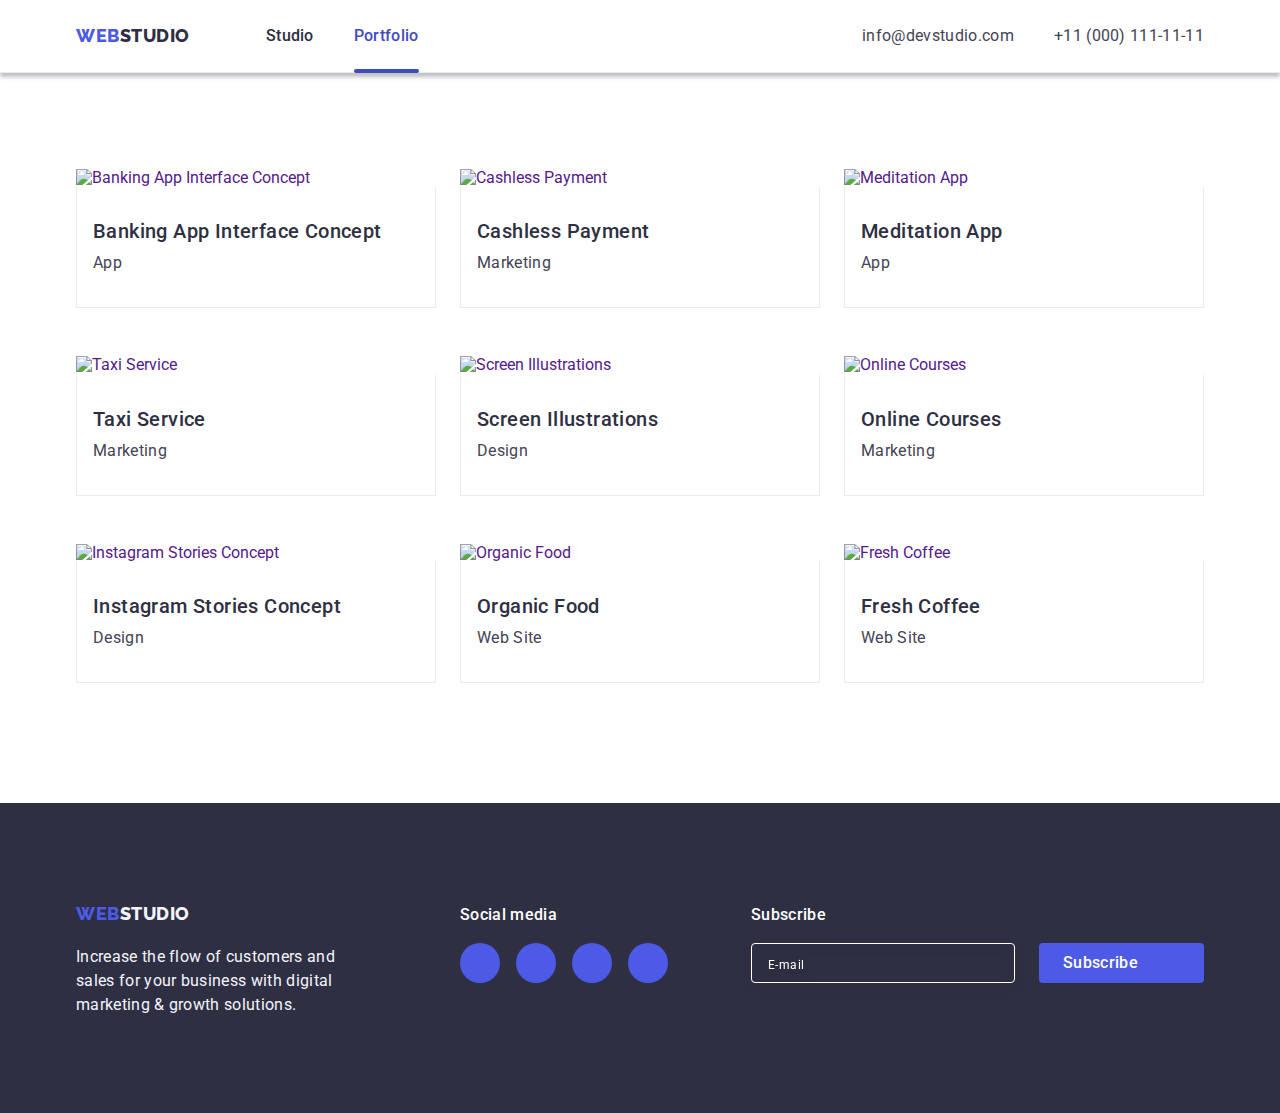
==== portfolio.html @ 4c75d3ff "fix: minor updates" ====
<!DOCTYPE html>
<html lang="en">
  <head>
    <meta charset="UTF-8" />
    <meta
      http-equiv="X-UA-Compatible"
      content="IE=edge" />
    <meta
      name="viewport"
      content="width=device-width, initial-scale=1.0" />
    <title>Portfolio</title>
    <!-- Link to fonts  -->
    <link
      rel="preconnect"
      href="https://fonts.googleapis.com" />
    <link
      rel="preconnect"
      href="https://fonts.gstatic.com"
      crossorigin />
    <link
      href="https://fonts.googleapis.com/css2?family=Raleway:wght@800&family=Roboto:wght@400;500;700&display=swap"
      rel="stylesheet" />
    <!-- Link to normalize  -->
    <link
      rel="stylesheet"
      href="https://cdn.jsdelivr.net/npm/modern-normalize@1.1.0/modern-normalize.min.css" />
    <!-- Link to css  -->
    <link
      rel="stylesheet"
      href="./css/styles.css" />
  </head>

  <body>
    <!-- Header  -->
    <header class="header pf-header">
      <div class="header-container container">
        <nav class="header-nav">
          <a
            class="logo link"
            href="./index.html"
            >Web<span class="studio">Studio</span></a
          >
          <ul class="nav-list-links list">
            <li class="nav-list-item">
              <a
                class="nav-link link"
                href="./index.html"
                >Studio</a
              >
            </li>
            <li class="nav-list-item">
              <a
                class="nav-link link active"
                href="./portfolio.html"
                >Portfolio</a
              >
            </li>
          </ul>
        </nav>
        <button
          class="burger-btn"
          type="button"
          data-modal-open-mobile-pf>
          <svg
            class="burger-icon"
            width="32"
            height="22">
            <use href="./images/icons.svg#burger-icon"></use>
          </svg>
        </button>
        <address class="contacts">
          <ul class="contacts-list list">
            <li class="contacts-item">
              <a
                class="contacts-item-link link"
                href="mailto:info@devstudio.com"
                >info@devstudio.com</a
              >
            </li>
            <li class="contacts-item">
              <a
                class="contacts-item-link link"
                href="tel:+110001111111"
                >+11 (000) 111-11-11</a
              >
            </li>
          </ul>
        </address>
      </div>
    </header>
    <!-- Main  -->
    <main>
      <section class="our-works-section">
        <div class="our-works-container container">
          <h1 class="our-works-title">Our works section</h1>
          <ul class="our-works-list list">
            <li class="our-works-item">
              <a
                class="our-work-link link"
                href="">
                <div class="overlay-thumb">
                  <img
                    srcset="./images/pf-img/exmp1@2.jpg 2x"
                    class="pf-exmp"
                    src="./images/pf-img/exmp1.jpg"
                    alt="Banking App Interface Concept" />
                  <p class="overlay-text">
                    14 Stylish and User-Friendly App Design Concepts · Task
                    Manager App · Calorie Tracker App · Exotic Fruit Ecommerce
                    App · Cloud Storage App
                  </p>
                </div>
                <div class="our-works-item-desc">
                  <h2 class="pf-exmp-title">Banking App Interface Concept</h2>
                  <p class="pf-exmp-desc">App</p>
                </div>
              </a>
            </li>
            <li class="our-works-item">
              <a
                class="our-work-link link"
                href="">
                <div class="overlay-thumb">
                  <img
                    srcset="./images/pf-img/exmp2@2.jpg 2x"
                    class="pf-exmp"
                    src="./images/pf-img/exmp2.jpg"
                    alt="Cashless Payment" />
                  <p class="overlay-text">
                    14 Stylish and User-Friendly App Design Concepts · Task
                    Manager App · Calorie Tracker App · Exotic Fruit Ecommerce
                    App · Cloud Storage App
                  </p>
                </div>
                <div class="our-works-item-desc">
                  <h2 class="pf-exmp-title">Cashless Payment</h2>
                  <p class="pf-exmp-desc">Marketing</p>
                </div>
              </a>
            </li>
            <li class="our-works-item">
              <a
                class="our-work-link link"
                href="">
                <div class="overlay-thumb">
                  <img
                    srcset="./images/pf-img/exmp3@2.jpg 2x"
                    class="pf-exmp"
                    src="./images/pf-img/exmp3.jpg"
                    alt="Meditation App" />
                  <p class="overlay-text">
                    14 Stylish and User-Friendly App Design Concepts · Task
                    Manager App · Calorie Tracker App · Exotic Fruit Ecommerce
                    App · Cloud Storage App
                  </p>
                </div>
                <div class="our-works-item-desc">
                  <h2 class="pf-exmp-title">Meditation App</h2>
                  <p class="pf-exmp-desc">App</p>
                </div>
              </a>
            </li>
            <li class="our-works-item">
              <a
                class="our-work-link link"
                href="">
                <div class="overlay-thumb">
                  <img
                    srcset="./images/pf-img/exmp4@2.jpg 2x"
                    class="pf-exmp"
                    src="./images/pf-img/exmp4.jpg"
                    alt="Taxi Service" />
                  <p class="overlay-text">
                    14 Stylish and User-Friendly App Design Concepts · Task
                    Manager App · Calorie Tracker App · Exotic Fruit Ecommerce
                    App · Cloud Storage App
                  </p>
                </div>
                <div class="our-works-item-desc">
                  <h2 class="pf-exmp-title">Taxi Service</h2>
                  <p class="pf-exmp-desc">Marketing</p>
                </div>
              </a>
            </li>
            <li class="our-works-item">
              <a
                class="our-work-link link"
                href="">
                <div class="overlay-thumb">
                  <img
                    srcset="./images/pf-img/exmp5@2.jpg 2x"
                    class="pf-exmp"
                    src="./images/pf-img/exmp5.jpg"
                    alt="Screen Illustrations" />
                  <p class="overlay-text">
                    14 Stylish and User-Friendly App Design Concepts · Task
                    Manager App · Calorie Tracker App · Exotic Fruit Ecommerce
                    App · Cloud Storage App
                  </p>
                </div>
                <div class="our-works-item-desc">
                  <h2 class="pf-exmp-title">Screen Illustrations</h2>
                  <p class="pf-exmp-desc">Design</p>
                </div>
              </a>
            </li>
            <li class="our-works-item">
              <a
                class="our-work-link link"
                href="">
                <div class="overlay-thumb">
                  <img
                    srcset="./images/pf-img/exmp6@2.jpg 2x"
                    class="pf-exmp"
                    src="./images/pf-img/exmp6.jpg"
                    alt="Online Courses" />
                  <p class="overlay-text">
                    14 Stylish and User-Friendly App Design Concepts · Task
                    Manager App · Calorie Tracker App · Exotic Fruit Ecommerce
                    App · Cloud Storage App
                  </p>
                </div>
                <div class="our-works-item-desc">
                  <h2 class="pf-exmp-title">Online Courses</h2>
                  <p class="pf-exmp-desc">Marketing</p>
                </div>
              </a>
            </li>
            <li class="our-works-item">
              <a
                class="our-work-link link"
                href="">
                <div class="overlay-thumb">
                  <img
                    srcset="./images/pf-img/exmp7@2.jpg 2x"
                    class="pf-exmp"
                    src="./images/pf-img/exmp7.jpg"
                    alt="Instagram Stories Concept" />
                  <p class="overlay-text">
                    14 Stylish and User-Friendly App Design Concepts · Task
                    Manager App · Calorie Tracker App · Exotic Fruit Ecommerce
                    App · Cloud Storage App
                  </p>
                </div>
                <div class="our-works-item-desc">
                  <h2 class="pf-exmp-title">Instagram Stories Concept</h2>
                  <p class="pf-exmp-desc">Design</p>
                </div>
              </a>
            </li>
            <li class="our-works-item">
              <a
                class="our-work-link link"
                href="">
                <div class="overlay-thumb">
                  <img
                    srcset="./images/pf-img/exmp8@2.jpg 2x"
                    class="pf-exmp"
                    src="./images/pf-img/exmp8.jpg"
                    alt="Organic Food" />
                  <p class="overlay-text">
                    14 Stylish and User-Friendly App Design Concepts · Task
                    Manager App · Calorie Tracker App · Exotic Fruit Ecommerce
                    App · Cloud Storage App
                  </p>
                </div>
                <div class="our-works-item-desc">
                  <h2 class="pf-exmp-title">Organic Food</h2>
                  <p class="pf-exmp-desc">Web Site</p>
                </div>
              </a>
            </li>
            <li class="our-works-item">
              <a
                class="our-work-link link"
                href="">
                <div class="overlay-thumb">
                  <img
                    srcset="./images/pf-img/exmp9@2.jpg 2x"
                    class="pf-exmp"
                    src="./images/pf-img/exmp9.jpg"
                    alt="Fresh Coffee" />
                  <p class="overlay-text">
                    14 Stylish and User-Friendly App Design Concepts · Task
                    Manager App · Calorie Tracker App · Exotic Fruit Ecommerce
                    App · Cloud Storage App
                  </p>
                </div>
                <div class="our-works-item-desc">
                  <h2 class="pf-exmp-title">Fresh Coffee</h2>
                  <p class="pf-exmp-desc">Web Site</p>
                </div>
              </a>
            </li>
          </ul>
        </div>
      </section>
    </main>
    <!-- Footer  -->
    <footer class="footer">
      <div class="footer-container container">
        <div class="first-container-footer">
          <a
            class="link logo-footer"
            href="./index.html"
            >Web<span class="studio-footer">Studio</span></a
          >
          <p class="footer-desc">
            Increase the flow of customers and sales for your business with
            digital marketing & growth solutions.
          </p>
        </div>
        <div class="second-container-footer">
          <p class="footer-title">Social media</p>
          <ul class="our-team-icons-list list footer-icon-list">
            <li class="our-team-icons-item footer-icon-item">
              <a
                class="our-team-icons-link footer-icon-link"
                href="">
                <svg
                  class="our-team-icon icon-footer"
                  width="24"
                  height="24">
                  <use href="./images/icons.svg#icon-instagram"></use>
                </svg>
              </a>
            </li>
            <li class="our-team-icons-item footer-icon-item">
              <a
                class="our-team-icons-link footer-icon-link"
                href="">
                <svg
                  class="our-team-icon icon-footer"
                  width="24"
                  height="24">
                  <use href="./images/icons.svg#icon-twitter"></use>
                </svg>
              </a>
            </li>
            <li class="our-team-icons-item footer-icon-item">
              <a
                class="our-team-icons-link footer-icon-link"
                href="">
                <svg
                  class="our-team-icon icon-footer"
                  width="24"
                  height="24">
                  <use href="./images/icons.svg#icon-facebook"></use>
                </svg>
              </a>
            </li>
            <li class="our-team-icons-item footer-icon-item">
              <a
                class="our-team-icons-link footer-icon-link"
                href="">
                <svg
                  class="our-team-icon icon-footer"
                  width="24"
                  height="24">
                  <use href="./images/icons.svg#icon-linkedin"></use>
                </svg>
              </a>
            </li>
          </ul>
        </div>
        <form class="footer-form">
          <label class="footer-label">
            <span class="footer-form-desc">Subscribe</span>
            <div class="footer-form-container">
              <input
                class="footer-input"
                type="email"
                name="user-email"
                required
                placeholder="E-mail" />
              <button
                class="footer-btn"
                type="submit">
                Subscribe
                <svg
                  class="footer-btn-icon"
                  width="24"
                  height="24">
                  <use href="./images//icons.svg#icon-footer"></use>
                </svg>
              </button>
            </div>
          </label>
        </form>
      </div>
    </footer>
    <!-- Modal mobile  -->
    <div
      class="backdrop is-hidden"
      data-modal-mobile-pf>
      <div class="modal-mobile">
        <button
          type="button"
          class="modal-close-btn modal-close-btn-mobile"
          data-modal-close-mobile-pf>
          <svg
            class="modal-close-icon modal-close-icon-mobile"
            width="8"
            height="8">
            <use href="./images/icons.svg#modal-close-icon"></use>
          </svg>
        </button>
        <nav class="header-nav-mobile">
          <ul class="nav-list-links-mobile list">
            <li class="nav-list-item-mobile">
              <a
                class="nav-link-mobile link active"
                href="./index.html"
                >Studio</a
              >
            </li>
            <li class="nav-list-item-mobile">
              <a
                class="nav-link-mobile link"
                href="./portfolio.html"
                >Portfolio</a
              >
            </li>
          </ul>
        </nav>
        <address class="contacts-mobile">
          <ul class="contacts-list-mobile list">
            <li class="contact-item-mobile">
              <a
                class="contacts-item-link-mobile-phone link"
                href="tel:+110001111111"
                >+11 (000) 111-11-11</a
              >
            </li>
            <li class="contact-item-mobile">
              <a
                class="contacts-item-link-mobile link"
                href="mailto:info@devstudio.com">
                info@devstudio.com
              </a>
            </li>
          </ul>
        </address>
        <ul class="our-team-icons-list list footer-icon-list mobile-icons-list">
          <li class="our-team-icons-item footer-icon-item">
            <a
              class="our-team-icons-link footer-icon-link"
              href="">
              <svg
                class="our-team-icon icon-footer"
                width="24"
                height="24">
                <use href="./images/icons.svg#icon-instagram"></use>
              </svg>
            </a>
          </li>
          <li class="our-team-icons-item footer-icon-item">
            <a
              class="our-team-icons-link footer-icon-link"
              href="">
              <svg
                class="our-team-icon icon-footer"
                width="24"
                height="24">
                <use href="./images/icons.svg#icon-twitter"></use>
              </svg>
            </a>
          </li>
          <li class="our-team-icons-item footer-icon-item">
            <a
              class="our-team-icons-link footer-icon-link"
              href="">
              <svg
                class="our-team-icon icon-footer"
                width="24"
                height="24">
                <use href="./images/icons.svg#icon-facebook"></use>
              </svg>
            </a>
          </li>
          <li class="our-team-icons-item footer-icon-item">
            <a
              class="our-team-icons-link footer-icon-link"
              href="">
              <svg
                class="our-team-icon icon-footer"
                width="24"
                height="24">
                <use href="./images/icons.svg#icon-linkedin"></use>
              </svg>
            </a>
          </li>
        </ul>
      </div>
    </div>
    <script src="https://cdn.jsdelivr.net/npm/body-scroll-lock@4.0.0-beta.0/lib/bodyScrollLock.min.js"></script>
    <script src="./js/modal-mobile.js"></script>
  </body>
</html>
---- css/styles.css ----
/*
  |========================
  | Main settings
  |========================
*/
:root {
  --main-bg-color: #ffffff;
  --main-text-color: #434455;
  --secondary-text-color: #2e2f42;
  --logo-color: #4d5ae5;
  --secondary-bg-color: #f4f4fd;
  --icons-color: #8e8f99;
}
body {
  font-family: 'Roboto', sans-serif;
  background-color: var(--main-bg-color);
  color: var(--main-text-color);
}
.link {
  text-decoration: none;
}
.list {
  list-style: none;
}
.contacts {
  font-style: normal;
}
h1,
h2,
h3,
h4,
h5,
p,
ul {
  margin: 0;
  padding: 0;
}
img {
  display: block;
  max-width: 100%;
  height: auto;
}
button {
  cursor: pointer;
}
address {
  font-style: normal;
}
.container {
  max-width: 428px;
  margin-inline: auto;
  padding-inline: 15px;
}
@media screen and (min-width: 768px) {
  .container {
    max-width: 768px;
  }
  .burger-btn {
    display: none;
  }
}

@media screen and (min-width: 1200px) {
  .container {
    max-width: 1158px;
  }
  .burger-btn {
    display: none;
  }
}
/*
  |========================
  | Header Studio
  |========================
*/
.header {
  border-bottom: 1px solid #e7e9fc;
  box-shadow: 0px 2px 1px rgba(46, 47, 66, 0.08),
    0px 1px 1px rgba(46, 47, 66, 0.16), 0px 1px 6px rgba(46, 47, 66, 0.08);
}
@media only screen and (max-width: 767px) {
  .header {
    padding: 24px 0;
  }
}
.header-container {
  display: flex;
  align-items: center;
}
.header-nav {
  display: flex;
  align-items: center;
  margin-right: auto;
}
.logo {
  font-family: 'Raleway', sans-serif;
  font-weight: 800;
  font-size: 18px;
  line-height: 1.17;
  letter-spacing: 0.03em;
  text-transform: uppercase;
  color: var(--logo-color);
  margin-right: 76px;
}
@media only screen and (max-width: 767px) {
  .logo {
    margin-right: 0;
  }
}
.studio {
  font-family: 'Raleway', sans-serif;
  font-weight: 800;
  font-size: 18px;
  line-height: 1.67;
  letter-spacing: 0.03em;
  text-transform: uppercase;
  color: var(--secondary-bg-color);
}
.nav-list-links {
  display: flex;
  gap: 40px;
}
@media only screen and (max-width: 767px) {
  .nav-list-links {
    display: none;
  }
}
.nav-link {
  display: block;
  font-weight: 500;
  font-size: 16px;
  line-height: 1.5;
  letter-spacing: 0.02em;
  color: #2e2f42;
  padding: 24px 0;
  position: relative;
  transition: color 250ms cubic-bezier(0.4, 0, 0.2, 1);
}
.nav-link:hover,
.nav-link:focus {
  color: #404bbf;
}
.nav-link::after {
  position: absolute;
  bottom: -1px;
  content: '';
  display: block;
  width: 100%;
  height: 4px;
  border-radius: 2px;
}
.nav-link.active::after {
  background-color: #404bbf;
}
.nav-link.active {
  color: #404bbf;
}
.contacts-list {
  display: flex;
  gap: 40px;
}
@media only screen and (max-width: 1199px) {
  .contacts-list {
    flex-direction: column;
    row-gap: 12px;
  }
}
@media only screen and (max-width: 767px) {
  .contacts-list {
    display: none;
  }
}
.contacts-item-link {
  font-weight: 400;
  font-size: 16px;
  line-height: 1.5;
  letter-spacing: 0.02em;
  color: #434455;
  transition: color 250ms cubic-bezier(0.4, 0, 0.2, 1);
}
.contacts-item-link:hover,
.contacts-item-link:focus {
  color: #404bbf;
}
.burger-btn {
  background-color: transparent;
  border: none;
  line-height: 0;
  padding: 0;
}
.burger-icon {
  fill: #2e2f42;
}
/*
  |========================
  | Hero section
  |========================
*/
.hero {
  background-color: var(--secondary-text-color);
  background-image: linear-gradient(
      rgba(46, 47, 66, 0.7),
      rgba(46, 47, 66, 0.7)
    ),
    url(../images/hero-desktop/hero.jpg);
  padding: 188px 0;
  max-width: 1440px;
  background-repeat: no-repeat;
  background-position: center;
  background-size: cover;
  margin: 0 auto;
}
@media only screen and (max-width: 1199px) {
  .hero {
    padding: 112px 0;
    background-image: linear-gradient(
        rgba(46, 47, 66, 0.7),
        rgba(46, 47, 66, 0.7)
      ),
      url(../images/hero-laptop/hero-laptop.jpg);
  }
}
@media only screen and (min-device-pixel-ratio: 2) and (max-width: 1199px),
  screen and (min-resolution: 192dpi) and (max-width: 1199px),
  screen and (min-resolution: 2dppx) and (max-width: 1199px) {
  .hero {
    background-image: linear-gradient(
        rgba(46, 47, 66, 0.7),
        rgba(46, 47, 66, 0.7)
      ),
      url(../images/hero-laptop/hero-laptop@2x.jpg);
  }
}
@media only screen and (max-width: 767px) {
  .hero {
    padding: 112px 0;
    background-image: linear-gradient(
        rgba(46, 47, 66, 0.7),
        rgba(46, 47, 66, 0.7)
      ),
      url(../images/hero-mobile/hero-mobile-bg.jpg);
  }
}
@media only screen and (min-device-pixel-ratio: 2) and (max-width: 767px),
  screen and (min-resolution: 192dpi) and (max-width: 767px),
  screen and (min-resolution: 2dppx) and (max-width: 767px) {
  .hero {
    background-image: linear-gradient(
        rgba(46, 47, 66, 0.7),
        rgba(46, 47, 66, 0.7)
      ),
      url(../images/hero-mobile/hero-mobile-bg@2x.jpg);
  }
}
.hero-title {
  font-weight: 700;
  font-size: 56px;
  line-height: 1.07;
  text-align: center;
  letter-spacing: 0.02em;
  color: #ffffff;
  max-width: 496px;
  margin: 0 auto;
  margin-bottom: 48px;
}
@media only screen and (max-width: 767px) {
  .hero-title {
    font-size: 36px;
    line-height: 1.1;
  }
}
.btn {
  font-family: 'Roboto', sans-serif;
  font-weight: 500;
  font-size: 16px;
  line-height: 1.5;
  letter-spacing: 0.04em;
  color: #ffffff;
  background-color: #4d5ae5;
  display: block;
  margin: 0 auto;
  padding: 16px 32px;
  border: none;
  border-radius: 4px;
  box-shadow: 0px 4px 4px rgba(0, 0, 0, 0.15);
  transition: background-color 250ms cubic-bezier(0.4, 0, 0.2, 1);
}
.btn:hover,
.btn:focus {
  background: #404bbf;
}
/*
  |========================
  | Features section
  |========================
*/
.features {
  padding: 120px 0;
}
@media only screen and (max-width: 1199px) {
  .features {
    padding: 96px 0;
  }
}
@media only screen and (max-width: 767px) {
  .features {
    padding: 96px 0;
  }
}
.features-title {
  position: absolute;
  width: 1px;
  height: 1px;
  margin: -1px;
  border: 0;
  padding: 0;
  white-space: nowrap;
  clip-path: inset(100%);
  clip: rect(0 0 0 0);
  overflow: hidden;
}
.features-list {
  display: flex;
  flex-wrap: wrap;
  column-gap: 24px;
  row-gap: 24px;
}
.features-list-item {
  flex-basis: calc((100% - 72px) / 4);
}
@media only screen and (max-width: 1199px) {
  .features-list-item {
    flex-basis: calc((100% - 1 * 24px) / 2);
  }
  .features-list {
    row-gap: 72px;
  }
}
@media only screen and (max-width: 767px) {
  .features-list {
    justify-content: center;
    gap: 72px;
  }
}
.icon-container {
  background-color: #f4f4fd;
  border-radius: 4px;
  margin-bottom: 8px;
  height: 112px;
  display: flex;
  align-items: center;
  justify-content: center;
}
@media only screen and (max-width: 1199px) {
  .icon-container {
    display: none;
  }
}
@media only screen and (max-width: 767px) {
  .icon-container {
    display: none;
  }
}
.features-list-title {
  font-weight: 500;
  font-size: 20px;
  line-height: 1.2;
  letter-spacing: 0.02em;
  margin-bottom: 8px;
  color: #2e2f42;
}
@media only screen and (max-width: 1199px) {
  .features-list-title {
    font-weight: 700;
    font-size: 36px;
  }
}
@media only screen and (max-width: 767px) {
  .features-list-title {
    text-align: center;
    font-size: 36px;
    margin: 0 auto 8px auto;
    max-width: 396px;
  }
}
.features-list-desc {
  font-weight: 400;
  font-size: 16px;
  line-height: 1.5;
  letter-spacing: 0.02em;
  color: #434455;
  width: 264px;
}
@media only screen and (min-width: 768px) and (max-width: 1199px) {
  .features-list-desc {
    width: 356px;
  }
}
@media only screen and (max-width: 767px) {
  .features-list-desc {
    text-align: left;
    font-weight: 500;
    max-width: 396px;
  }
}
/*
  |========================
  | What are we doing
  |========================
*/
.what-are-we-doing-section {
  padding-bottom: 120px;
}
@media only screen and (max-width: 1199px) {
  .what-are-we-doing-section {
    display: none;
  }
}
@media only screen and (max-width: 767px) {
  .what-are-we-doing-section {
    display: none;
  }
}
.title {
  font-weight: 700;
  font-size: 36px;
  line-height: 1.1;
  text-align: center;
  letter-spacing: 0.02em;
  text-transform: capitalize;
  color: #2e2f42;
  margin-bottom: 72px;
}
.what-are-we-doing-list {
  display: flex;
  flex-wrap: wrap;
  gap: 24px;
}
.what-are-we-doing-item {
  flex-basis: calc((100% - 2 * 24px) / 3);
}
/*
  |========================
  | Our team
  |========================
*/
.our-team-section {
  background-color: #f4f4fd;
  padding: 120px 0;
}
@media only screen and (max-width: 1199px) {
  .our-team-section {
    padding: 96px 0;
  }
}
@media only screen and (max-width: 767px) {
  .our-team-section {
    padding: 96px 0;
  }
}
.our-team-title {
  font-weight: 700;
  font-size: 36px;
  line-height: 40px;
  text-align: center;
  letter-spacing: 0.02em;
  text-transform: capitalize;
  color: #2e2f42;
  margin-bottom: 72px;
}
.our-team-list {
  display: flex;
  flex-wrap: wrap;
  row-gap: 24px;
  column-gap: 24px;
}
@media only screen and (min-width: 768px) {
  .our-team-list {
    row-gap: 64px;
    justify-content: center;
  }
}
@media only screen and (max-width: 767px) {
  .our-team-list {
    row-gap: 72px;
    justify-content: center;
  }
}
.our-team-list-item {
  background-color: #ffffff;
  box-shadow: 0px 1px 6px rgba(46, 47, 66, 0.08),
    0px 1px 1px rgba(46, 47, 66, 0.16), 0px 2px 1px rgba(46, 47, 66, 0.08);
  border-radius: 0px 0px 4px 4px;
  flex-basis: calc((100% - 3 * 24px) / 4);
}
.our-team-desc-container {
  padding: 32px 0;
}
@media only screen and (min-width: 768px) {
  .our-team-desc-container {
    padding: 32px 16px;
  }
}
@media only screen and (max-width: 767px) {
  .our-team-desc-container {
    padding: 32px 16px;
  }
}
.our-team-names {
  font-weight: 500;
  font-size: 20px;
  line-height: 1.2;
  text-align: center;
  letter-spacing: 0.02em;
  color: #2e2f42;
  margin-bottom: 8px;
}
.our-team-job {
  font-weight: 400;
  font-size: 16px;
  line-height: 1.5;
  text-align: center;
  letter-spacing: 0.02em;
  color: #434455;
  margin-bottom: 8px;
}
.our-team-icons-list {
  display: flex;
  gap: 24px;
}
.our-team-icons-link {
  background-color: #4d5ae5;
  display: flex;
  border-radius: 50%;
  width: 40px;
  height: 40px;
  justify-content: center;
  align-items: center;
  transition: background-color 250ms cubic-bezier(0.4, 0, 0.2, 1);
}
.our-team-icons-link:hover,
.our-team-icons-link:focus {
  background-color: #404bbf;
}
.our-team-icon {
  fill: var(--secondary-bg-color);
}
/*
  |========================
  | Customers
  |========================
*/
.customers-section {
  padding: 120px 0;
}
@media only screen and (max-width: 1199px) {
  .customers-section {
    padding: 96px 0;
  }
}
@media only screen and (max-width: 767px) {
  .customers-section {
    padding: 96px 0;
  }
}
.customer-title {
  margin-bottom: 72px;
}
.customers-list {
  display: flex;
  flex-wrap: wrap;
  gap: 24px;
}
.customers-list-item {
  width: calc((100% - 120px) / 6);
  height: 88px;
}
@media only screen and (min-width: 768px) {
  .customers-list {
    column-gap: 24px;
    row-gap: 72px;
    justify-content: center;
  }
  .customers-list-item {
    width: 168px;
  }
}
@media only screen and (max-width: 767px) {
  .customers-list {
    column-gap: 16px;
    row-gap: 72px;
  }
  .customers-list-item {
    width: calc((100% - 1 * 16px) / 2);
  }
}
.customers-list-link {
  border: 1px solid #8e8f99;
  border-radius: 4px;
  display: flex;
  align-items: center;
  justify-content: center;
  color: var(--icons-color);
  height: 100%;
  width: 100%;
  transition: border-color 250ms cubic-bezier(0.4, 0, 0.2, 1),
    color 250ms cubic-bezier(0.4, 0, 0.2, 1);
}
.customers-list-link:hover,
.customers-list-link:focus {
  border-color: #404bbf;
  color: #404bbf;
}
.customers-icon {
  fill: currentColor;
}
/*
  |========================
  | Footer
  |========================
*/
.footer {
  background-color: var(--secondary-bg-color);
  padding: 100px 0;
}
@media only screen and (min-width: 768px) {
  .footer {
    padding-bottom: 96px;
    padding-top: 96px;
  }
}
@media only screen and (max-width: 767px) {
  .footer {
    padding: 96px 0;
  }
}
.footer-container {
  display: flex;
  align-items: baseline;
}
@media only screen and (min-width: 768px) and (max-width: 1199px) {
  .footer-container {
    flex-wrap: wrap;
    width: 570px;
  }
}
@media only screen and (max-width: 767px) {
  .footer-container {
    flex-direction: column;
  }
}
.first-container-footer {
  margin-right: 120px;
}
@media only screen and (max-width: 1199px) {
  .first-container-footer {
    margin-right: 24px;
    margin-bottom: 72px;
  }
}
@media only screen and (max-width: 767px) {
  .first-container-footer {
    display: flex;
    flex-direction: column;
    justify-content: center;
    margin: 0 auto 72px auto;
  }
}
.second-container-footer {
  margin-right: auto;
}
@media only screen and (max-width: 767px) {
  .second-container-footer {
    margin: 0 auto 72px auto;
    text-align: center;
  }
}
.studio-footer {
  font-family: 'Raleway', sans-serif;
  font-weight: 800;
  font-size: 18px;
  line-height: 1.67;
  letter-spacing: 0.03em;
  text-transform: uppercase;
  color: #f4f4fd;
}
.logo-footer {
  display: inline-block;
  margin-bottom: 16px;
  font-family: 'Raleway', sans-serif;
  font-weight: 800;
  font-size: 18px;
  line-height: 1.67;
  letter-spacing: 0.03em;
  text-transform: uppercase;
  color: #4d5ae5;
}
@media only screen and (max-width: 767px) {
  .logo-footer {
    margin: 0 auto 16px auto;
  }
}
.footer-desc {
  font-weight: 400;
  width: 264px;
  font-size: 16px;
  line-height: 1.5;
  letter-spacing: 0.02em;
  color: #f4f4fd;
}
.footer-title {
  font-weight: 500;
  font-size: 16px;
  line-height: 1.5;
  letter-spacing: 0.02em;
  color: #ffffff;
  margin-bottom: 16px;
}
.footer-icon-list {
  gap: 16px;
}
.footer-icon-link {
  padding: 8px;
}
.footer-icon-item {
  width: 40px;
  height: 40px;
}
.footer-form-desc {
  display: block;
  font-weight: 500;
  font-size: 16px;
  line-height: 1.5;
  letter-spacing: 0.02em;
  color: #ffffff;
  margin-bottom: 16px;
}
@media only screen and (max-width: 767px) {
  .footer-form-desc {
    text-align: center;
  }
}
.footer-input {
  color: #ffffff;
  padding: 8px 16px;
  width: 264px;
  height: 40px;
  background-color: transparent;
  border: 1px solid #ffffff;
  filter: drop-shadow(0px 4px 4px rgba(0, 0, 0, 0.15));
  border-radius: 4px;
  margin-right: 24px;
  transition: border-color 250ms cubic-bezier(0.4, 0, 0.2, 1);
}
@media only screen and (max-width: 767px) {
  .footer-input {
    margin: 0 auto;
  }
}
.footer-input::placeholder {
  font-weight: 400;
  font-size: 12px;
  line-height: 2;
  letter-spacing: 0.04em;
  color: #ffffff;
}
.footer-input:focus {
  outline: none;
  border-color: #4d5ae5;
}
.footer-form-container {
  display: flex;
}
@media only screen and (max-width: 767px) {
  .footer-form-container {
    flex-wrap: wrap;
    margin: 0 auto;
    row-gap: 16px;
  }
}
.footer-btn {
  display: flex;
  position: relative;
  background-color: #4d5ae5;
  gap: 16px;
  border-radius: 4px;
  border: none;
  font-weight: 500;
  font-size: 16px;
  line-height: 1.5;
  letter-spacing: 0.02em;
  color: #ffffff;
  min-width: 165px;
  padding: 8px 24px;
  transition: background-color 250ms cubic-bezier(0.4, 0, 0.2, 1);
}
@media only screen and (max-width: 767px) {
  .footer-btn {
    margin: 0 auto;
  }
}
.footer-btn:hover,
.footer-btn:focus {
  background-color: #404bbf;
}
.footer-btn-icon {
  fill: #ffffff;
}
/*
  |========================
  | Portfolio header
  |========================
*/
.pf-header {
  box-shadow: 0px 4px 4px rgba(0, 0, 0, 0.25);
}
.studio {
  color: var(--secondary-text-color);
}
/*
  |========================
  | Main section
  |========================
*/
.our-works-section {
  padding: 96px 0 120px;
}

.pf-btn {
  font-family: 'Roboto', sans-serif;
  font-weight: 500;
  font-size: 16px;
  line-height: 1.5;
  letter-spacing: 0.04em;
  background-color: var(--secondary-bg-color);
  color: var(--logo-color);
  border: 1px solid #e7e9fc;
  border-radius: 4px;
  padding: 12px 24px;
  transition: color 250ms cubic-bezier(0.4, 0, 0.2, 1),
    background-color 250ms cubic-bezier(0.4, 0, 0.2, 1),
    border-color 250ms cubic-bezier(0.4, 0, 0.2, 1),
    box-shadow 250ms cubic-bezier(0.4, 0, 0.2, 1);
}
.pf-btn:hover,
.pf-btn:focus {
  color: #ffffff;
  background: #404bbf;
  border: 1px solid transparent;
  box-shadow: 0px 3px 1px rgba(0, 0, 0, 0.1), 0px 2px 1px rgba(0, 0, 0, 0.08),
    0px 2px 2px rgba(0, 0, 0, 0.12);
}
.our-works-title {
  position: absolute;
  width: 1px;
  height: 1px;
  margin: -1px;
  border: 0;
  padding: 0;
  white-space: nowrap;
  clip-path: inset(100%);
  clip: rect(0 0 0 0);
  overflow: hidden;
}
.our-works-list {
  display: flex;
  flex-wrap: wrap;
  gap: 48px 24px;
}
.our-works-item {
  flex-basis: calc((100% - 2 * 24px) / 3);
}
@media only screen and (max-width: 1199px) {
  .our-works-item {
    flex-basis: calc((100% - 1 * 24px) / 2);
  }
}
@media only screen and (max-width: 767px) {
  .our-works-list {
    flex-direction: column;
  }
}
@media only screen and (max-width: 767px) {
  .our-works-item:not(:last-child) {
    margin-bottom: 48px;
  }
}
.our-work-link {
  display: block;
  transition: box-shadow 250ms cubic-bezier(0.4, 0, 0.2, 1);
}
.our-work-link:hover,
.our-work-link:focus {
  box-shadow: 0px 1px 6px rgba(46, 47, 66, 0.08),
    0px 1px 1px rgba(46, 47, 66, 0.16), 0px 2px 1px rgba(46, 47, 66, 0.08);
}
.our-work-link:hover .overlay-text,
.our-work-link:focus .overlay-text {
  transform: translateY(0%);
}
.overlay-thumb {
  overflow: hidden;
  position: relative;
}
@media only screen and (max-width: 767px) {
  .pf-exmp {
    width: 100%;
  }
}
.overlay-text {
  font-weight: 400;
  font-size: 16px;
  line-height: 1.5;
  letter-spacing: 0.02em;
  color: var(--secondary-bg-color);
  padding: 40px 32px;
  position: absolute;
  top: 0;
  left: 0;
  width: 100%;
  height: 100%;
  transform: translateY(100%);
  background-color: #4d5ae5;
  transition: transform 250ms cubic-bezier(0.4, 0, 0.2, 1);
}
.our-works-item-desc {
  padding: 32px 16px;
  border: 1px solid #e7e9fc;
  border-top: none;
}
.pf-exmp-title {
  font-weight: 500;
  font-size: 20px;
  line-height: 1.2;
  letter-spacing: 0.02em;
  color: #2e2f42;
  margin-bottom: 8px;
}
.pf-exmp-desc {
  font-weight: 400;
  font-size: 16px;
  line-height: 1.5;
  letter-spacing: 0.02em;
  color: #434455;
}
/*
  |========================
  | Footer
  |========================
*/
.footer {
  background-color: #2e2f42;
  transition: color 250ms cubic-bezier(0.4, 0, 0.2, 1);
}
.footer-icon-link:hover,
.footer-icon-link:focus {
  background-color: #31d0aa;
}
/*
  |========================
  | Modal
  |========================
*/
.backdrop {
  background-color: rgba(46, 47, 66, 0.4);
  position: fixed;
  top: 0;
  left: 0;
  width: 100%;
  height: 100%;
  transition: opacity 250ms cubic-bezier(0.4, 0, 0.2, 1),
    visibility 250ms cubic-bezier(0.4, 0, 0.2, 1);
}
.is-hidden {
  visibility: hidden;
  opacity: 0;
  pointer-events: none;
}
.modal {
  position: absolute;
  top: 50%;
  left: 50%;
  transform: translate(-50%, -50%);
  width: 408px;
  min-height: 576px;
  background-color: #fcfcfc;
  box-shadow: 0px 1px 1px rgba(0, 0, 0, 0.14), 0px 1px 3px rgba(0, 0, 0, 0.12),
    0px 2px 1px rgba(0, 0, 0, 0.2);
  border-radius: 4px;
  transition: transform 250ms cubic-bezier(0.4, 0, 0.2, 1);
  padding: 72px 24px 24px 24px;
}
@media only screen and (max-width: 428px) {
  .modal {
    width: 95%;
    max-height: min-content;
  }
}
.modal-close-btn {
  background: #e7e9fc;
  border: 1px solid rgba(0, 0, 0, 0.1);
  border-radius: 50%;
  display: flex;
  justify-content: center;
  align-items: center;
  width: 24px;
  height: 24px;
  position: absolute;
  top: 24px;
  right: 24px;
  padding: 0;
  cursor: pointer;
  transition: background-color 250ms cubic-bezier(0.4, 0, 0.2, 1),
    border 250ms cubic-bezier(0.4, 0, 0.2, 1);
}
.modal-close-btn:hover,
.modal-close-btn:focus {
  background-color: #404bbf;
  border: none;
  fill: #ffffff;
}
.modal-close-icon {
  transition: fill 250ms cubic-bezier(0.4, 0, 0.2, 1);
}
.modal-form-desc {
  font-weight: 500;
  font-size: 16px;
  line-height: 1.5;
  text-align: center;
  letter-spacing: 0.02em;
  color: #2e2f42;
  margin-bottom: 16px;
}
.modal-form-icon-wrapper {
  display: block;
  position: relative;
}
.modal-label {
  display: block;
  margin-bottom: 8px;
}
.modal-input-desc {
  display: block;
  font-size: 12px;
  line-height: 1.7;
  letter-spacing: 0.04em;
  color: #8e8f99;
  margin-bottom: 4px;
}
.modal-input {
  width: 100%;
  height: 40px;
  border: 1px solid rgba(46, 47, 66, 0.4);
  border-radius: 4px;
  padding-left: 38px;
  transition: border 250ms cubic-bezier(0.4, 0, 0.2, 1);
}
.modal-form-icon {
  position: absolute;
  left: 16px;
  top: 50%;
  transform: translateY(-50%);
}
.modal-input:focus {
  outline: none;
  border: 1px solid #4d5ae5;
}
.modal-input:focus + .modal-form-icon {
  fill: #4d5ae5;
}
.modal-form-textarea {
  width: 100%;
  resize: none;
  height: 120px;
  border: 1px solid rgba(46, 47, 66, 0.4);
  border-radius: 4px;
  padding: 8px 16px;
  transition: border 250ms cubic-bezier(0.4, 0, 0.2, 1);
}
.modal-form-textarea:focus {
  outline: none;
  border: 1px solid #4d5ae5;
}
.modal-form-textarea::placeholder {
  font-weight: 400;
  font-size: 12px;
  line-height: 1.7;
  letter-spacing: 0.04em;
  color: rgba(46, 47, 66, 0.4);
}
.modal-label-textarea {
  display: block;
  margin-bottom: 16px;
}
.modal-form-checkbox {
  position: absolute;
  width: 1px;
  height: 1px;
  margin: -1px;
  border: 0;
  padding: 0;
  white-space: nowrap;
  clip-path: inset(100%);
  clip: rect(0 0 0 0);
  overflow: hidden;
}
.modal-form-check-desc {
  font-weight: 400;
  font-size: 12px;
  line-height: 1.7;
  letter-spacing: 0.04em;
  color: #8e8f99;
}
.modal-form-checkbox-label {
  display: flex;
  align-items: center;
  margin-bottom: 24px;
}
.modal-form-check-link {
  font-size: 12px;
  line-height: 1.3;
  letter-spacing: 0.04em;
  color: #4d5ae5;
}
.modal-form-checkbox-label::before {
  display: block;
  content: '';
  border: 1px solid rgba(46, 47, 66, 0.4);
  border-radius: 2px;
  width: 16px;
  height: 16px;
  margin-right: 8px;
}
.modal-form-checkbox:checked + .modal-form-checkbox-label::before {
  background-image: url(../images/checkbox.svg);
  background-position: center;
  background-repeat: no-repeat;
  width: 16px;
  height: 16px;
  background-color: #404bbf;
}
.modal-form-btn {
  display: block;
  margin: 0 auto;
  background-color: #4d5ae5;
  box-shadow: 0px 4px 4px rgba(0, 0, 0, 0.15);
  border-radius: 4px;
  padding: 16px 32px;
  min-width: 169px;
  font-weight: 500;
  font-size: 16px;
  line-height: 24px;
  letter-spacing: 0.04em;
  color: #ffffff;
  border: none;
  cursor: pointer;
  transition: background-color 250ms cubic-bezier(0.4, 0, 0.2, 1);
}
.modal-form-btn:hover,
.modal-form-btn:focus {
  background-color: #404bbf;
}
/*
  |========================
  | Modal mobile
  |========================
*/
.modal-mobile {
  padding: 80px 35px 40px 40px;
  position: fixed;
  display: flex;
  flex-direction: column;
  width: 100vw;
  height: 100vh;
  background-color: #ffffff;
}
.modal-close-btn-mobile {
  background: transparent;
  position: absolute;
  top: 24px;
  right: 24px;
}
.modal-close-icon-mobile {
  fill: #2e2f42;
}
@media only screen and (max-width: 767px) {
  .nav-list-links-mobile {
    display: flex;
    flex-direction: column;
    gap: 40px;
  }
}
.header-nav-mobile {
  margin-bottom: auto;
}
.nav-link-mobile {
  font-weight: 700;
  font-size: 36px;
  line-height: 1.1;
  letter-spacing: 0.02em;
  text-transform: capitalize;
  color: #2e2f42;
  transition: color 250ms cubic-bezier(0.4, 0, 0.2, 1);
}
.nav-link-mobile:hover,
.nav-link-mobile:focus {
  color: #404bbf;
}
.contacts-mobile {
  margin-bottom: 48px;
}
.contacts-item-link-mobile-phone {
  font-weight: 700;
  font-size: 36px;
  line-height: 1.1;
  letter-spacing: 0.02em;
  text-transform: capitalize;
  color: #4d5ae5;
  display: block;
}
@media only screen and (max-width: 428px) {
  .contacts-item-link-mobile-phone {
    font-size: 22px;
  }
}
.contacts-item-link-mobile {
  font-weight: 500;
  font-size: 20px;
  line-height: 1.2;
  letter-spacing: 0.02em;
  color: #434455;
  transition: color 250ms cubic-bezier(0.4, 0, 0.2, 1);
  display: block;
}
.contacts-list-mobile {
  display: flex;
  flex-direction: column;
  gap: 40px;
}
@media only screen and (max-width: 767px) {
  .contacts-item-link-mobile {
    margin-bottom: 0;
  }
}
.contacts-item-link-mobile:hover,
.contacts-item-link-mobile:focus {
  color: #404bbf;
}
.mobile-icons-list {
  gap: 56px;
}
@media only screen and (max-width: 427px) {
  .mobile-icons-list {
    gap: 20px;
  }
}
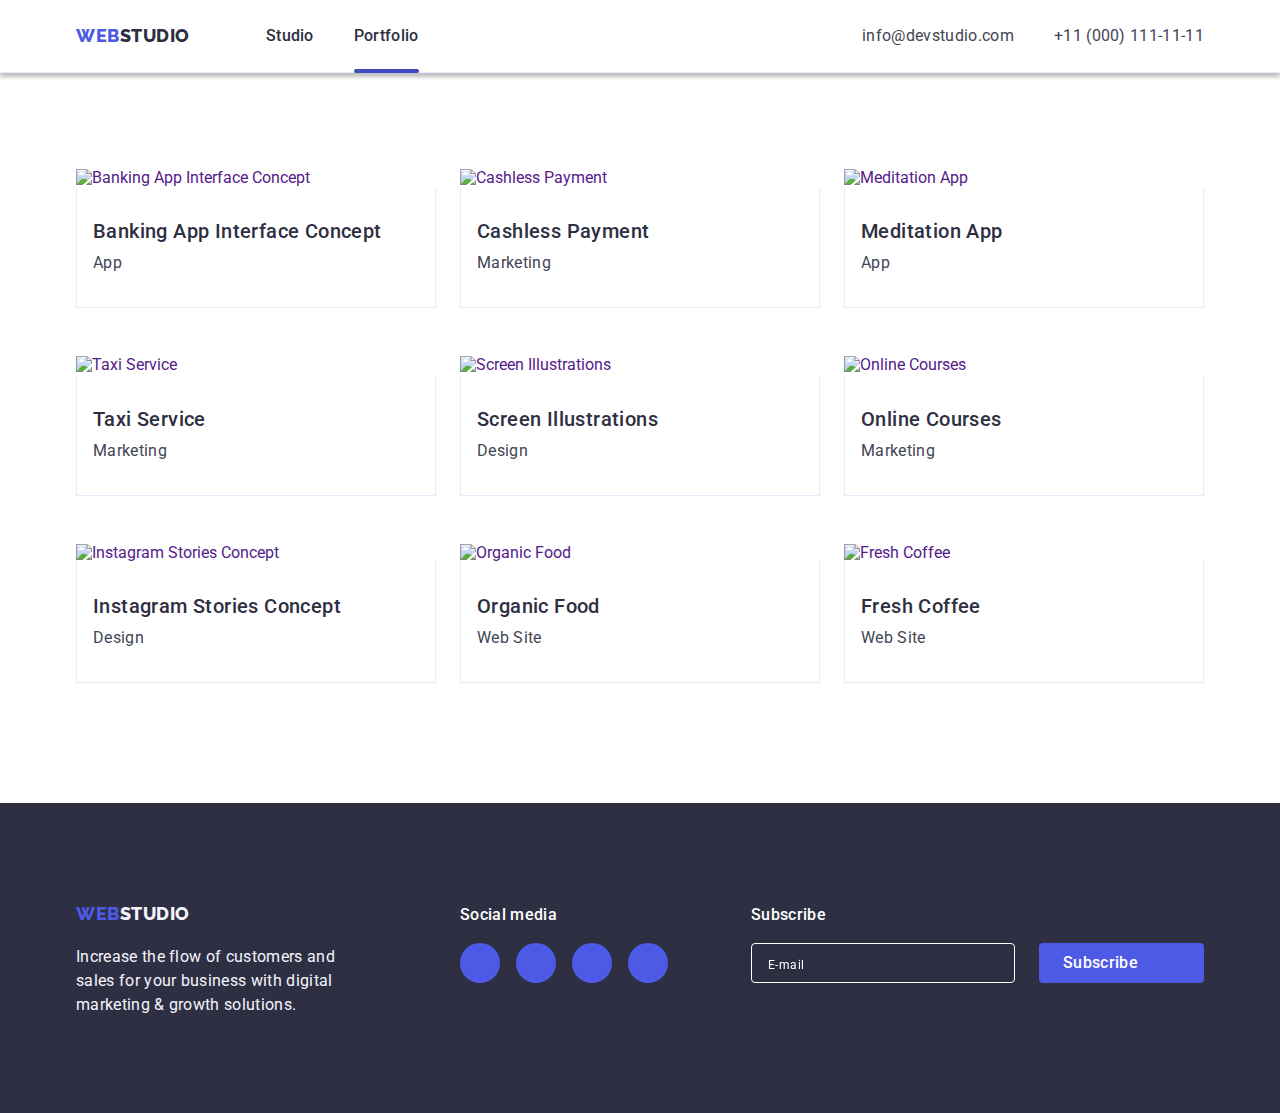
==== commit 4deb2766: "feat: add favicon icon" ====
--- a/portfolio.html
+++ b/portfolio.html
@@ -8,6 +8,9 @@
     <meta
       name="viewport"
       content="width=device-width, initial-scale=1.0" />
+    <link
+      rel="shortcut icon"
+      href="./images/favicon.ico" />
     <title>Portfolio</title>
     <!-- Link to fonts  -->
     <link
@@ -27,7 +30,7 @@
     <!-- Link to css  -->
     <link
       rel="stylesheet"
-      href="./css/styles.css" />
+      href="./styles.css" />
   </head>
 
   <body>
@@ -60,7 +63,7 @@
         <button
           class="burger-btn"
           type="button"
-          data-modal-open-mobile-pf>
+          data-modal-open="menu">
           <svg
             class="burger-icon"
             width="32"
@@ -392,12 +395,12 @@
     <!-- Modal mobile  -->
     <div
       class="backdrop is-hidden"
-      data-modal-mobile-pf>
+      data-modal="menu">
       <div class="modal-mobile">
         <button
           type="button"
           class="modal-close-btn modal-close-btn-mobile"
-          data-modal-close-mobile-pf>
+          data-modal-close>
           <svg
             class="modal-close-icon modal-close-icon-mobile"
             width="8"
@@ -409,14 +412,14 @@
           <ul class="nav-list-links-mobile list">
             <li class="nav-list-item-mobile">
               <a
-                class="nav-link-mobile link active"
+                class="nav-link-mobile link"
                 href="./index.html"
                 >Studio</a
               >
             </li>
             <li class="nav-list-item-mobile">
               <a
-                class="nav-link-mobile link"
+                class="nav-link-mobile link active"
                 href="./portfolio.html"
                 >Portfolio</a
               >
@@ -494,6 +497,6 @@
       </div>
     </div>
     <script src="https://cdn.jsdelivr.net/npm/body-scroll-lock@4.0.0-beta.0/lib/bodyScrollLock.min.js"></script>
-    <script src="./js/modal-mobile.js"></script>
+    <script src="./modal.js"></script>
   </body>
 </html>
--- a/styles.css
+++ b/styles.css
@@ -0,0 +1,1261 @@
+/*
+  |========================
+  | Main settings
+  |========================
+*/
+:root {
+  --main-bg-color: #ffffff;
+  --main-text-color: #434455;
+  --secondary-text-color: #2e2f42;
+  --logo-color: #4d5ae5;
+  --secondary-bg-color: #f4f4fd;
+  --icons-color: #8e8f99;
+}
+body {
+  font-family: 'Roboto', sans-serif;
+  background-color: var(--main-bg-color);
+  color: var(--main-text-color);
+}
+.link {
+  text-decoration: none;
+}
+.list {
+  list-style: none;
+}
+.contacts {
+  font-style: normal;
+}
+h1,
+h2,
+h3,
+h4,
+h5,
+p,
+ul {
+  margin: 0;
+  padding: 0;
+}
+img {
+  display: block;
+  max-width: 100%;
+  height: auto;
+}
+button {
+  cursor: pointer;
+}
+address {
+  font-style: normal;
+}
+.container {
+  max-width: 428px;
+  margin-inline: auto;
+  padding-inline: 15px;
+}
+@media screen and (min-width: 768px) {
+  .container {
+    max-width: 768px;
+  }
+  .burger-btn {
+    display: none;
+  }
+}
+
+@media screen and (min-width: 1200px) {
+  .container {
+    max-width: 1158px;
+  }
+  .burger-btn {
+    display: none;
+  }
+}
+/*
+  |========================
+  | Header Studio
+  |========================
+*/
+.header {
+  border-bottom: 1px solid #e7e9fc;
+  box-shadow: 0px 2px 1px rgba(46, 47, 66, 0.08),
+    0px 1px 1px rgba(46, 47, 66, 0.16), 0px 1px 6px rgba(46, 47, 66, 0.08);
+}
+@media only screen and (max-width: 767px) {
+  .header {
+    padding: 24px 0;
+  }
+}
+.header-container {
+  display: flex;
+  align-items: center;
+}
+.header-nav {
+  display: flex;
+  align-items: center;
+  margin-right: auto;
+}
+.logo {
+  font-family: 'Raleway', sans-serif;
+  font-weight: 800;
+  font-size: 18px;
+  line-height: 1.17;
+  letter-spacing: 0.03em;
+  text-transform: uppercase;
+  color: var(--logo-color);
+  margin-right: 76px;
+}
+@media only screen and (max-width: 767px) {
+  .logo {
+    margin-right: 0;
+  }
+}
+.studio {
+  font-family: 'Raleway', sans-serif;
+  font-weight: 800;
+  font-size: 18px;
+  line-height: 1.67;
+  letter-spacing: 0.03em;
+  text-transform: uppercase;
+  color: var(--secondary-bg-color);
+}
+.nav-list-links {
+  display: flex;
+  gap: 40px;
+}
+@media only screen and (max-width: 767px) {
+  .nav-list-links {
+    display: none;
+  }
+}
+.nav-link {
+  display: block;
+  font-weight: 500;
+  font-size: 16px;
+  line-height: 1.5;
+  letter-spacing: 0.02em;
+  color: #2e2f42;
+  padding: 24px 0;
+  position: relative;
+  transition: color 250ms cubic-bezier(0.4, 0, 0.2, 1);
+}
+.nav-link:hover,
+.nav-link:focus {
+  color: #404bbf;
+}
+.nav-link::after {
+  position: absolute;
+  bottom: -1px;
+  content: '';
+  display: block;
+  width: 100%;
+  height: 4px;
+  border-radius: 2px;
+}
+.nav-link.active::after {
+  background-color: #404bbf;
+}
+.nav-link .active {
+  color: #404bbf;
+}
+.contacts-list {
+  display: flex;
+  gap: 40px;
+}
+@media only screen and (max-width: 1199px) {
+  .contacts-list {
+    flex-direction: column;
+    row-gap: 12px;
+  }
+}
+@media only screen and (max-width: 767px) {
+  .contacts-list {
+    display: none;
+  }
+}
+.contacts-item-link {
+  font-weight: 400;
+  font-size: 16px;
+  line-height: 1.5;
+  letter-spacing: 0.02em;
+  color: #434455;
+  transition: color 250ms cubic-bezier(0.4, 0, 0.2, 1);
+}
+.contacts-item-link:hover,
+.contacts-item-link:focus {
+  color: #404bbf;
+}
+.burger-btn {
+  background-color: transparent;
+  border: none;
+  line-height: 0;
+  padding: 0;
+}
+.burger-icon {
+  fill: #2e2f42;
+}
+/*
+  |========================
+  | Hero section
+  |========================
+*/
+.hero {
+  background-color: var(--secondary-text-color);
+  background-image: linear-gradient(
+      rgba(46, 47, 66, 0.7),
+      rgba(46, 47, 66, 0.7)
+    ),
+    url(../images/hero-desktop/hero.jpg);
+  padding: 188px 0;
+  max-width: 1440px;
+  background-repeat: no-repeat;
+  background-position: center;
+  background-size: cover;
+  margin: 0 auto;
+}
+@media only screen and (max-width: 1199px) {
+  .hero {
+    padding: 112px 0;
+    background-image: linear-gradient(
+        rgba(46, 47, 66, 0.7),
+        rgba(46, 47, 66, 0.7)
+      ),
+      url(../images/hero-laptop/hero-laptop.jpg);
+  }
+}
+@media only screen and (min-device-pixel-ratio: 2) and (max-width: 1199px),
+  screen and (min-resolution: 192dpi) and (max-width: 1199px),
+  screen and (min-resolution: 2dppx) and (max-width: 1199px) {
+  .hero {
+    background-image: linear-gradient(
+        rgba(46, 47, 66, 0.7),
+        rgba(46, 47, 66, 0.7)
+      ),
+      url(../images/hero-laptop/hero-laptop@2x.jpg);
+  }
+}
+@media only screen and (max-width: 767px) {
+  .hero {
+    padding: 112px 0;
+    background-image: linear-gradient(
+        rgba(46, 47, 66, 0.7),
+        rgba(46, 47, 66, 0.7)
+      ),
+      url(../images/hero-mobile/hero-mobile-bg.jpg);
+  }
+}
+@media only screen and (min-device-pixel-ratio: 2) and (max-width: 767px),
+  screen and (min-resolution: 192dpi) and (max-width: 767px),
+  screen and (min-resolution: 2dppx) and (max-width: 767px) {
+  .hero {
+    background-image: linear-gradient(
+        rgba(46, 47, 66, 0.7),
+        rgba(46, 47, 66, 0.7)
+      ),
+      url(../images/hero-mobile/hero-mobile-bg@2x.jpg);
+  }
+}
+.hero-title {
+  font-weight: 700;
+  font-size: 56px;
+  line-height: 1.07;
+  text-align: center;
+  letter-spacing: 0.02em;
+  color: #ffffff;
+  max-width: 496px;
+  margin: 0 auto;
+  margin-bottom: 48px;
+}
+@media only screen and (max-width: 767px) {
+  .hero-title {
+    font-size: 36px;
+    line-height: 1.1;
+  }
+}
+.btn {
+  font-family: 'Roboto', sans-serif;
+  font-weight: 500;
+  font-size: 16px;
+  line-height: 1.5;
+  letter-spacing: 0.04em;
+  color: #ffffff;
+  background-color: #4d5ae5;
+  display: block;
+  margin: 0 auto;
+  padding: 16px 32px;
+  border: none;
+  border-radius: 4px;
+  box-shadow: 0px 4px 4px rgba(0, 0, 0, 0.15);
+  transition: background-color 250ms cubic-bezier(0.4, 0, 0.2, 1);
+}
+.btn:hover,
+.btn:focus {
+  background: #404bbf;
+}
+/*
+  |========================
+  | Features section
+  |========================
+*/
+.features {
+  padding: 120px 0;
+}
+@media only screen and (max-width: 1199px) {
+  .features {
+    padding: 96px 0;
+  }
+}
+@media only screen and (max-width: 767px) {
+  .features {
+    padding: 96px 0;
+  }
+}
+.features-title {
+  position: absolute;
+  width: 1px;
+  height: 1px;
+  margin: -1px;
+  border: 0;
+  padding: 0;
+  white-space: nowrap;
+  clip-path: inset(100%);
+  clip: rect(0 0 0 0);
+  overflow: hidden;
+}
+.features-list {
+  display: flex;
+  flex-wrap: wrap;
+  column-gap: 24px;
+  row-gap: 24px;
+}
+.features-list-item {
+  flex-basis: calc((100% - 72px) / 4);
+}
+@media only screen and (max-width: 1199px) {
+  .features-list-item {
+    flex-basis: calc((100% - 1 * 24px) / 2);
+  }
+  .features-list {
+    row-gap: 72px;
+  }
+}
+@media only screen and (max-width: 767px) {
+  .features-list {
+    justify-content: center;
+    gap: 72px;
+  }
+}
+.icon-container {
+  background-color: #f4f4fd;
+  border-radius: 4px;
+  margin-bottom: 8px;
+  height: 112px;
+  display: flex;
+  align-items: center;
+  justify-content: center;
+}
+@media only screen and (max-width: 1199px) {
+  .icon-container {
+    display: none;
+  }
+}
+@media only screen and (max-width: 767px) {
+  .icon-container {
+    display: none;
+  }
+}
+.features-list-title {
+  font-weight: 500;
+  font-size: 20px;
+  line-height: 1.2;
+  letter-spacing: 0.02em;
+  margin-bottom: 8px;
+  color: #2e2f42;
+}
+@media only screen and (max-width: 1199px) {
+  .features-list-title {
+    font-weight: 700;
+    font-size: 36px;
+  }
+}
+@media only screen and (max-width: 767px) {
+  .features-list-title {
+    text-align: center;
+    font-size: 36px;
+    margin: 0 auto 8px auto;
+    max-width: 396px;
+  }
+}
+.features-list-desc {
+  font-weight: 400;
+  font-size: 16px;
+  line-height: 1.5;
+  letter-spacing: 0.02em;
+  color: #434455;
+  width: 264px;
+}
+@media only screen and (min-width: 768px) and (max-width: 1199px) {
+  .features-list-desc {
+    width: 356px;
+  }
+}
+@media only screen and (max-width: 767px) {
+  .features-list-desc {
+    text-align: left;
+    font-weight: 500;
+    max-width: 396px;
+  }
+}
+/*
+  |========================
+  | What are we doing
+  |========================
+*/
+.what-are-we-doing-section {
+  padding-bottom: 120px;
+}
+@media only screen and (max-width: 1199px) {
+  .what-are-we-doing-section {
+    display: none;
+  }
+}
+@media only screen and (max-width: 767px) {
+  .what-are-we-doing-section {
+    display: none;
+  }
+}
+.title {
+  font-weight: 700;
+  font-size: 36px;
+  line-height: 1.1;
+  text-align: center;
+  letter-spacing: 0.02em;
+  text-transform: capitalize;
+  color: #2e2f42;
+  margin-bottom: 72px;
+}
+.what-are-we-doing-list {
+  display: flex;
+  flex-wrap: wrap;
+  gap: 24px;
+}
+.what-are-we-doing-item {
+  flex-basis: calc((100% - 2 * 24px) / 3);
+}
+/*
+  |========================
+  | Our team
+  |========================
+*/
+.our-team-section {
+  background-color: #f4f4fd;
+  padding: 120px 0;
+}
+@media only screen and (max-width: 1199px) {
+  .our-team-section {
+    padding: 96px 0;
+  }
+}
+@media only screen and (max-width: 767px) {
+  .our-team-section {
+    padding: 96px 0;
+  }
+}
+.our-team-title {
+  font-weight: 700;
+  font-size: 36px;
+  line-height: 40px;
+  text-align: center;
+  letter-spacing: 0.02em;
+  text-transform: capitalize;
+  color: #2e2f42;
+  margin-bottom: 72px;
+}
+.our-team-list {
+  display: flex;
+  flex-wrap: wrap;
+  row-gap: 24px;
+  column-gap: 24px;
+}
+@media only screen and (min-width: 768px) {
+  .our-team-list {
+    row-gap: 64px;
+    justify-content: center;
+  }
+}
+@media only screen and (max-width: 767px) {
+  .our-team-list {
+    row-gap: 72px;
+    justify-content: center;
+  }
+}
+.our-team-list-item {
+  background-color: #ffffff;
+  box-shadow: 0px 1px 6px rgba(46, 47, 66, 0.08),
+    0px 1px 1px rgba(46, 47, 66, 0.16), 0px 2px 1px rgba(46, 47, 66, 0.08);
+  border-radius: 0px 0px 4px 4px;
+  flex-basis: calc((100% - 3 * 24px) / 4);
+}
+.our-team-desc-container {
+  padding: 32px 0;
+}
+@media only screen and (min-width: 768px) {
+  .our-team-desc-container {
+    padding: 32px 16px;
+  }
+}
+@media only screen and (max-width: 767px) {
+  .our-team-desc-container {
+    padding: 32px 16px;
+  }
+}
+.our-team-names {
+  font-weight: 500;
+  font-size: 20px;
+  line-height: 1.2;
+  text-align: center;
+  letter-spacing: 0.02em;
+  color: #2e2f42;
+  margin-bottom: 8px;
+}
+.our-team-job {
+  font-weight: 400;
+  font-size: 16px;
+  line-height: 1.5;
+  text-align: center;
+  letter-spacing: 0.02em;
+  color: #434455;
+  margin-bottom: 8px;
+}
+.our-team-icons-list {
+  display: flex;
+  gap: 24px;
+}
+.our-team-icons-link {
+  background-color: #4d5ae5;
+  display: flex;
+  border-radius: 50%;
+  width: 40px;
+  height: 40px;
+  justify-content: center;
+  align-items: center;
+  transition: background-color 250ms cubic-bezier(0.4, 0, 0.2, 1);
+}
+.our-team-icons-link:hover,
+.our-team-icons-link:focus {
+  background-color: #404bbf;
+}
+.our-team-icon {
+  fill: var(--secondary-bg-color);
+}
+/*
+  |========================
+  | Customers
+  |========================
+*/
+.customers-section {
+  padding: 120px 0;
+}
+@media only screen and (max-width: 1199px) {
+  .customers-section {
+    padding: 96px 0;
+  }
+}
+@media only screen and (max-width: 767px) {
+  .customers-section {
+    padding: 96px 0;
+  }
+}
+.customer-title {
+  margin-bottom: 72px;
+}
+.customers-list {
+  display: flex;
+  flex-wrap: wrap;
+  gap: 24px;
+}
+.customers-list-item {
+  width: calc((100% - 120px) / 6);
+  height: 88px;
+}
+@media only screen and (min-width: 768px) {
+  .customers-list {
+    column-gap: 24px;
+    row-gap: 72px;
+    justify-content: center;
+  }
+  .customers-list-item {
+    width: 168px;
+  }
+}
+@media only screen and (max-width: 767px) {
+  .customers-list {
+    column-gap: 16px;
+    row-gap: 72px;
+  }
+  .customers-list-item {
+    width: calc((100% - 1 * 16px) / 2);
+  }
+}
+.customers-list-link {
+  border: 1px solid #8e8f99;
+  border-radius: 4px;
+  display: flex;
+  align-items: center;
+  justify-content: center;
+  color: var(--icons-color);
+  height: 100%;
+  width: 100%;
+  transition: border-color 250ms cubic-bezier(0.4, 0, 0.2, 1),
+    color 250ms cubic-bezier(0.4, 0, 0.2, 1);
+}
+.customers-list-link:hover,
+.customers-list-link:focus {
+  border-color: #404bbf;
+  color: #404bbf;
+}
+.customers-icon {
+  fill: currentColor;
+}
+/*
+  |========================
+  | Footer
+  |========================
+*/
+.footer {
+  background-color: var(--secondary-bg-color);
+  padding: 100px 0;
+}
+@media only screen and (min-width: 768px) {
+  .footer {
+    padding-bottom: 96px;
+    padding-top: 96px;
+  }
+}
+@media only screen and (max-width: 767px) {
+  .footer {
+    padding: 96px 0;
+  }
+}
+.footer-container {
+  display: flex;
+  align-items: baseline;
+}
+@media only screen and (min-width: 768px) and (max-width: 1199px) {
+  .footer-container {
+    flex-wrap: wrap;
+    width: 570px;
+  }
+}
+@media only screen and (max-width: 767px) {
+  .footer-container {
+    flex-direction: column;
+  }
+}
+.first-container-footer {
+  margin-right: 120px;
+}
+@media only screen and (max-width: 1199px) {
+  .first-container-footer {
+    margin-right: 24px;
+    margin-bottom: 72px;
+  }
+}
+@media only screen and (max-width: 767px) {
+  .first-container-footer {
+    display: flex;
+    flex-direction: column;
+    justify-content: center;
+    margin: 0 auto 72px auto;
+  }
+}
+.second-container-footer {
+  margin-right: auto;
+}
+@media only screen and (max-width: 767px) {
+  .second-container-footer {
+    margin: 0 auto 72px auto;
+    text-align: center;
+  }
+}
+.studio-footer {
+  font-family: 'Raleway', sans-serif;
+  font-weight: 800;
+  font-size: 18px;
+  line-height: 1.67;
+  letter-spacing: 0.03em;
+  text-transform: uppercase;
+  color: #f4f4fd;
+}
+.logo-footer {
+  display: inline-block;
+  margin-bottom: 16px;
+  font-family: 'Raleway', sans-serif;
+  font-weight: 800;
+  font-size: 18px;
+  line-height: 1.67;
+  letter-spacing: 0.03em;
+  text-transform: uppercase;
+  color: #4d5ae5;
+}
+@media only screen and (max-width: 767px) {
+  .logo-footer {
+    margin: 0 auto 16px auto;
+  }
+}
+.footer-desc {
+  font-weight: 400;
+  width: 264px;
+  font-size: 16px;
+  line-height: 1.5;
+  letter-spacing: 0.02em;
+  color: #f4f4fd;
+}
+.footer-title {
+  font-weight: 500;
+  font-size: 16px;
+  line-height: 1.5;
+  letter-spacing: 0.02em;
+  color: #ffffff;
+  margin-bottom: 16px;
+}
+.footer-icon-list {
+  gap: 16px;
+}
+.footer-icon-link {
+  padding: 8px;
+}
+.footer-icon-item {
+  width: 40px;
+  height: 40px;
+}
+.footer-form-desc {
+  display: block;
+  font-weight: 500;
+  font-size: 16px;
+  line-height: 1.5;
+  letter-spacing: 0.02em;
+  color: #ffffff;
+  margin-bottom: 16px;
+}
+@media only screen and (max-width: 767px) {
+  .footer-form-desc {
+    text-align: center;
+  }
+}
+.footer-input {
+  color: #ffffff;
+  padding: 8px 16px;
+  width: 264px;
+  height: 40px;
+  background-color: transparent;
+  border: 1px solid #ffffff;
+  filter: drop-shadow(0px 4px 4px rgba(0, 0, 0, 0.15));
+  border-radius: 4px;
+  margin-right: 24px;
+  transition: border-color 250ms cubic-bezier(0.4, 0, 0.2, 1);
+}
+@media only screen and (max-width: 767px) {
+  .footer-input {
+    margin: 0 auto;
+  }
+}
+.footer-input::placeholder {
+  font-weight: 400;
+  font-size: 12px;
+  line-height: 2;
+  letter-spacing: 0.04em;
+  color: #ffffff;
+}
+.footer-input:focus {
+  outline: none;
+  border-color: #4d5ae5;
+}
+.footer-form-container {
+  display: flex;
+}
+@media only screen and (max-width: 767px) {
+  .footer-form-container {
+    flex-wrap: wrap;
+    margin: 0 auto;
+    row-gap: 16px;
+  }
+}
+.footer-btn {
+  display: flex;
+  position: relative;
+  background-color: #4d5ae5;
+  gap: 16px;
+  border-radius: 4px;
+  border: none;
+  font-weight: 500;
+  font-size: 16px;
+  line-height: 1.5;
+  letter-spacing: 0.02em;
+  color: #ffffff;
+  min-width: 165px;
+  padding: 8px 24px;
+  transition: background-color 250ms cubic-bezier(0.4, 0, 0.2, 1);
+}
+@media only screen and (max-width: 767px) {
+  .footer-btn {
+    margin: 0 auto;
+  }
+}
+.footer-btn:hover,
+.footer-btn:focus {
+  background-color: #404bbf;
+}
+.footer-btn-icon {
+  fill: #ffffff;
+}
+/*
+  |========================
+  | Portfolio header
+  |========================
+*/
+.pf-header {
+  box-shadow: 0px 4px 4px rgba(0, 0, 0, 0.25);
+}
+.studio {
+  color: var(--secondary-text-color);
+}
+/*
+  |========================
+  | Main section
+  |========================
+*/
+.our-works-section {
+  padding: 96px 0 120px;
+}
+
+.pf-btn {
+  font-family: 'Roboto', sans-serif;
+  font-weight: 500;
+  font-size: 16px;
+  line-height: 1.5;
+  letter-spacing: 0.04em;
+  background-color: var(--secondary-bg-color);
+  color: var(--logo-color);
+  border: 1px solid #e7e9fc;
+  border-radius: 4px;
+  padding: 12px 24px;
+  transition: color 250ms cubic-bezier(0.4, 0, 0.2, 1),
+    background-color 250ms cubic-bezier(0.4, 0, 0.2, 1),
+    border-color 250ms cubic-bezier(0.4, 0, 0.2, 1),
+    box-shadow 250ms cubic-bezier(0.4, 0, 0.2, 1);
+}
+.pf-btn:hover,
+.pf-btn:focus {
+  color: #ffffff;
+  background: #404bbf;
+  border: 1px solid transparent;
+  box-shadow: 0px 3px 1px rgba(0, 0, 0, 0.1), 0px 2px 1px rgba(0, 0, 0, 0.08),
+    0px 2px 2px rgba(0, 0, 0, 0.12);
+}
+.our-works-title {
+  position: absolute;
+  width: 1px;
+  height: 1px;
+  margin: -1px;
+  border: 0;
+  padding: 0;
+  white-space: nowrap;
+  clip-path: inset(100%);
+  clip: rect(0 0 0 0);
+  overflow: hidden;
+}
+.our-works-list {
+  display: flex;
+  flex-wrap: wrap;
+  gap: 48px 24px;
+}
+.our-works-item {
+  flex-basis: calc((100% - 2 * 24px) / 3);
+}
+@media only screen and (max-width: 1199px) {
+  .our-works-item {
+    flex-basis: calc((100% - 1 * 24px) / 2);
+  }
+}
+@media only screen and (max-width: 767px) {
+  .our-works-list {
+    flex-direction: column;
+  }
+}
+@media only screen and (max-width: 767px) {
+  .our-works-item:not(:last-child) {
+    margin-bottom: 48px;
+  }
+}
+.our-work-link {
+  display: block;
+  transition: box-shadow 250ms cubic-bezier(0.4, 0, 0.2, 1);
+}
+.our-work-link:hover,
+.our-work-link:focus {
+  box-shadow: 0px 1px 6px rgba(46, 47, 66, 0.08),
+    0px 1px 1px rgba(46, 47, 66, 0.16), 0px 2px 1px rgba(46, 47, 66, 0.08);
+}
+.our-work-link:hover .overlay-text,
+.our-work-link:focus .overlay-text {
+  transform: translateY(0%);
+}
+.overlay-thumb {
+  overflow: hidden;
+  position: relative;
+}
+@media only screen and (max-width: 767px) {
+  .pf-exmp {
+    width: 100%;
+  }
+}
+.overlay-text {
+  font-weight: 400;
+  font-size: 16px;
+  line-height: 1.5;
+  letter-spacing: 0.02em;
+  color: var(--secondary-bg-color);
+  padding: 40px 32px;
+  position: absolute;
+  top: 0;
+  left: 0;
+  width: 100%;
+  height: 100%;
+  transform: translateY(100%);
+  background-color: #4d5ae5;
+  transition: transform 250ms cubic-bezier(0.4, 0, 0.2, 1);
+}
+.our-works-item-desc {
+  padding: 32px 16px;
+  border: 1px solid #e7e9fc;
+  border-top: none;
+}
+.pf-exmp-title {
+  font-weight: 500;
+  font-size: 20px;
+  line-height: 1.2;
+  letter-spacing: 0.02em;
+  color: #2e2f42;
+  margin-bottom: 8px;
+}
+.pf-exmp-desc {
+  font-weight: 400;
+  font-size: 16px;
+  line-height: 1.5;
+  letter-spacing: 0.02em;
+  color: #434455;
+}
+/*
+  |========================
+  | Footer
+  |========================
+*/
+.footer {
+  background-color: #2e2f42;
+  transition: color 250ms cubic-bezier(0.4, 0, 0.2, 1);
+}
+.footer-icon-link:hover,
+.footer-icon-link:focus {
+  background-color: #31d0aa;
+}
+/*
+  |========================
+  | Modal
+  |========================
+*/
+.backdrop {
+  background-color: rgba(46, 47, 66, 0.4);
+  position: fixed;
+  top: 0;
+  left: 0;
+  width: 100%;
+  height: 100%;
+  transition: opacity 250ms cubic-bezier(0.4, 0, 0.2, 1),
+    visibility 250ms cubic-bezier(0.4, 0, 0.2, 1);
+}
+.is-hidden {
+  visibility: hidden;
+  opacity: 0;
+  pointer-events: none;
+}
+.modal {
+  position: absolute;
+  top: 50%;
+  left: 50%;
+  transform: translate(-50%, -50%);
+  width: 408px;
+  min-height: 576px;
+  background-color: #fcfcfc;
+  box-shadow: 0px 1px 1px rgba(0, 0, 0, 0.14), 0px 1px 3px rgba(0, 0, 0, 0.12),
+    0px 2px 1px rgba(0, 0, 0, 0.2);
+  border-radius: 4px;
+  transition: transform 250ms cubic-bezier(0.4, 0, 0.2, 1);
+  padding: 72px 24px 24px 24px;
+}
+@media only screen and (max-width: 428px) {
+  .modal {
+    width: 95%;
+    max-height: min-content;
+  }
+}
+.modal-close-btn {
+  background: #e7e9fc;
+  border: 1px solid rgba(0, 0, 0, 0.1);
+  border-radius: 50%;
+  display: flex;
+  justify-content: center;
+  align-items: center;
+  width: 24px;
+  height: 24px;
+  position: absolute;
+  top: 24px;
+  right: 24px;
+  padding: 0;
+  cursor: pointer;
+  transition: background-color 250ms cubic-bezier(0.4, 0, 0.2, 1),
+    border 250ms cubic-bezier(0.4, 0, 0.2, 1);
+}
+.modal-close-btn:hover,
+.modal-close-btn:focus {
+  background-color: #404bbf;
+  border: none;
+  fill: #ffffff;
+}
+.modal-close-icon {
+  transition: fill 250ms cubic-bezier(0.4, 0, 0.2, 1);
+}
+.modal-form-desc {
+  font-weight: 500;
+  font-size: 16px;
+  line-height: 1.5;
+  text-align: center;
+  letter-spacing: 0.02em;
+  color: #2e2f42;
+  margin-bottom: 16px;
+}
+.modal-form-icon-wrapper {
+  display: block;
+  position: relative;
+}
+.modal-label {
+  display: block;
+  margin-bottom: 8px;
+}
+.modal-input-desc {
+  display: block;
+  font-size: 12px;
+  line-height: 1.7;
+  letter-spacing: 0.04em;
+  color: #8e8f99;
+  margin-bottom: 4px;
+}
+.modal-input {
+  width: 100%;
+  height: 40px;
+  border: 1px solid rgba(46, 47, 66, 0.4);
+  border-radius: 4px;
+  padding-left: 38px;
+  transition: border 250ms cubic-bezier(0.4, 0, 0.2, 1);
+}
+.modal-form-icon {
+  position: absolute;
+  left: 16px;
+  top: 50%;
+  transform: translateY(-50%);
+}
+.modal-input:focus {
+  outline: none;
+  border: 1px solid #4d5ae5;
+}
+.modal-input:focus + .modal-form-icon {
+  fill: #4d5ae5;
+}
+.modal-form-textarea {
+  width: 100%;
+  resize: none;
+  height: 120px;
+  border: 1px solid rgba(46, 47, 66, 0.4);
+  border-radius: 4px;
+  padding: 8px 16px;
+  transition: border 250ms cubic-bezier(0.4, 0, 0.2, 1);
+}
+.modal-form-textarea:focus {
+  outline: none;
+  border: 1px solid #4d5ae5;
+}
+.modal-form-textarea::placeholder {
+  font-weight: 400;
+  font-size: 12px;
+  line-height: 1.7;
+  letter-spacing: 0.04em;
+  color: rgba(46, 47, 66, 0.4);
+}
+.modal-label-textarea {
+  display: block;
+  margin-bottom: 16px;
+}
+.modal-form-checkbox {
+  position: absolute;
+  width: 1px;
+  height: 1px;
+  margin: -1px;
+  border: 0;
+  padding: 0;
+  white-space: nowrap;
+  clip-path: inset(100%);
+  clip: rect(0 0 0 0);
+  overflow: hidden;
+}
+.modal-form-check-desc {
+  font-weight: 400;
+  font-size: 12px;
+  line-height: 1.7;
+  letter-spacing: 0.04em;
+  color: #8e8f99;
+}
+.modal-form-checkbox-label {
+  display: flex;
+  align-items: center;
+  margin-bottom: 24px;
+}
+.modal-form-check-link {
+  font-size: 12px;
+  line-height: 1.3;
+  letter-spacing: 0.04em;
+  color: #4d5ae5;
+}
+.modal-form-checkbox-label::before {
+  display: block;
+  content: '';
+  border: 1px solid rgba(46, 47, 66, 0.4);
+  border-radius: 2px;
+  width: 16px;
+  height: 16px;
+  margin-right: 8px;
+}
+.modal-form-checkbox:checked + .modal-form-checkbox-label::before {
+  background-image: url(../images/checkbox.svg);
+  background-position: center;
+  background-repeat: no-repeat;
+  width: 16px;
+  height: 16px;
+  background-color: #404bbf;
+}
+.modal-form-btn {
+  display: block;
+  margin: 0 auto;
+  background-color: #4d5ae5;
+  box-shadow: 0px 4px 4px rgba(0, 0, 0, 0.15);
+  border-radius: 4px;
+  padding: 16px 32px;
+  min-width: 169px;
+  font-weight: 500;
+  font-size: 16px;
+  line-height: 24px;
+  letter-spacing: 0.04em;
+  color: #ffffff;
+  border: none;
+  cursor: pointer;
+  transition: background-color 250ms cubic-bezier(0.4, 0, 0.2, 1);
+}
+.modal-form-btn:hover,
+.modal-form-btn:focus {
+  background-color: #404bbf;
+}
+/*
+  |========================
+  | Modal mobile
+  |========================
+*/
+.modal-mobile {
+  padding: 80px 35px 40px 40px;
+  position: fixed;
+  display: flex;
+  flex-direction: column;
+  width: 100vw;
+  height: 100vh;
+  background-color: #ffffff;
+}
+.modal-close-btn-mobile {
+  background: transparent;
+  position: absolute;
+  top: 24px;
+  right: 24px;
+}
+.modal-close-icon-mobile {
+  fill: #2e2f42;
+}
+@media only screen and (max-width: 767px) {
+  .nav-list-links-mobile {
+    display: flex;
+    flex-direction: column;
+    gap: 40px;
+  }
+}
+.header-nav-mobile {
+  margin-bottom: auto;
+}
+.nav-link-mobile {
+  font-weight: 700;
+  font-size: 36px;
+  line-height: 1.1;
+  letter-spacing: 0.02em;
+  text-transform: capitalize;
+  color: #2e2f42;
+  transition: color 250ms cubic-bezier(0.4, 0, 0.2, 1);
+}
+
+.nav-link-mobile.active {
+  color: #404bbf;
+}
+
+.nav-link-mobile:hover,
+.nav-link-mobile:focus {
+  color: #404bbf;
+}
+.contacts-mobile {
+  margin-bottom: 48px;
+}
+.contacts-item-link-mobile-phone {
+  font-weight: 700;
+  font-size: 36px;
+  line-height: 1.1;
+  letter-spacing: 0.02em;
+  text-transform: capitalize;
+  color: #4d5ae5;
+  display: block;
+}
+@media only screen and (max-width: 428px) {
+  .contacts-item-link-mobile-phone {
+    font-size: 22px;
+  }
+}
+.contacts-item-link-mobile {
+  font-weight: 500;
+  font-size: 20px;
+  line-height: 1.2;
+  letter-spacing: 0.02em;
+  color: #434455;
+  transition: color 250ms cubic-bezier(0.4, 0, 0.2, 1);
+  display: block;
+}
+.contacts-list-mobile {
+  display: flex;
+  flex-direction: column;
+  gap: 40px;
+}
+@media only screen and (max-width: 767px) {
+  .contacts-item-link-mobile {
+    margin-bottom: 0;
+  }
+}
+.contacts-item-link-mobile:hover,
+.contacts-item-link-mobile:focus {
+  color: #404bbf;
+}
+.mobile-icons-list {
+  gap: 56px;
+}
+@media only screen and (max-width: 427px) {
+  .mobile-icons-list {
+    gap: 20px;
+  }
+}
